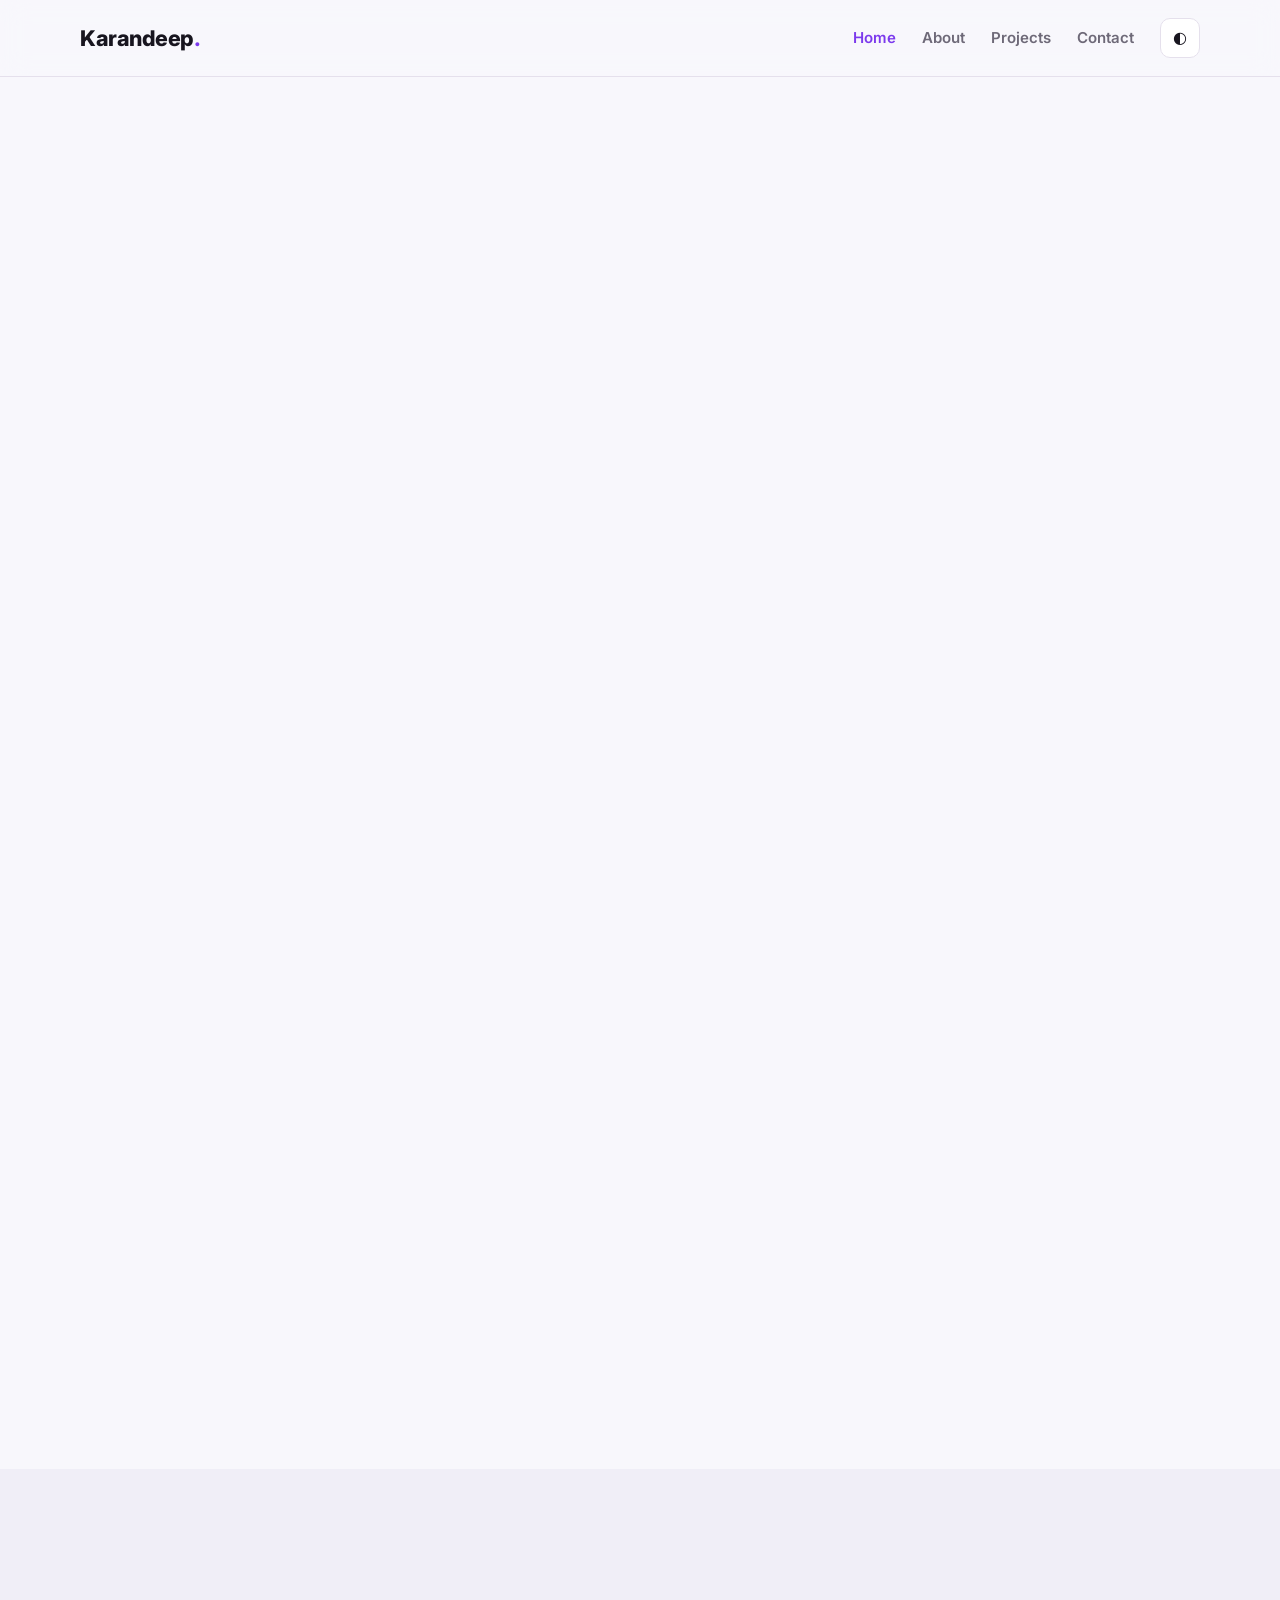
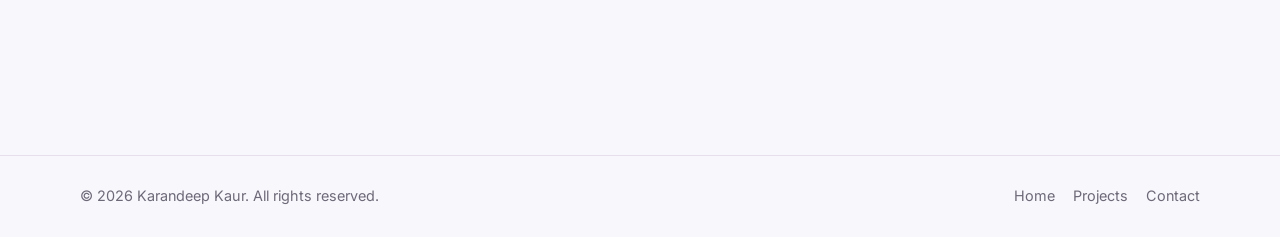
==== index.html @ 768991aa "Update index.html" ====
<!DOCTYPE html>
<html lang="en">
<head>
  <meta charset="UTF-8">
  <meta name="viewport" content="width=device-width, initial-scale=1.0">
  <meta name="description" content="Karandeep Kaur - Frontend Web Developer Portfolio">
  <title>Karandeep Kaur | Frontend Developer</title>
  <link rel="stylesheet" href="style.css">
  <link rel="icon" type="image/png" href="assets/favicon.png">
</head>
<body>
  <header class="site-header">
    <nav class="navbar container" aria-label="Main navigation">
      <a class="logo" href="index.html">Karandeep<span>.</span></a>
      <button class="menu-toggle" aria-label="Open navigation" aria-expanded="false">☰</button>
      <div class="nav-links">
        <a class="active" href="index.html">Home</a>
        <a href="about.html">About</a>
        <a href="projects.html">Projects</a>
        <a href="contact.html">Contact</a>
        <button class="theme-toggle" type="button" aria-label="Toggle dark mode">◐</button>
      </div>
    </nav>
  </header>

  <main>
    <section class="hero container">
      <div class="hero-content reveal">
        <p class="eyebrow">FRONTEND WEB DEVELOPER</p>
        <h1>Hi, I'm <span>Karandeep Kaur</span>.</h1>
        <h2>I build clean, responsive and user-friendly websites.</h2>
        <p class="hero-text">
          I create modern web interfaces using HTML, CSS, JavaScript and WordPress,
          with a strong focus on responsive design and polished user experience.
        </p>
        <div class="hero-actions">
          <a class="btn btn-primary" href="projects.html">View My Projects</a>
          <a class="btn btn-secondary" href="contact.html">Contact Me</a>
        </div>
        <div class="social-row" aria-label="Social links">
          <a href="https://github.com/Karanwebdesign" target="_blank" rel="noopener">GitHub</a>
          </div>
      </div>

      <div class="hero-card reveal">
        <div class="profile-circle">KK</div>
        <p class="card-label">CURRENT FOCUS</p>
        <h3>Frontend Development</h3>
        <p>Responsive UI • Clean Code • Modern Design</p>
        <div class="mini-stats">
          <div><strong>HTML</strong><span>Semantic</span></div>
          <div><strong>CSS</strong><span>Responsive</span></div>
          <div><strong>JS</strong><span>Interactive</span></div>
        </div>
      </div>
    </section>

    <section class="section" id="skills">
      <div class="container">
        <div class="section-heading reveal">
          <p class="eyebrow">MY TOOLKIT</p>
          <h2>Skills & Technologies</h2>
          <p>Technologies I use to design and build frontend experiences.</p>
        </div>
        <div class="skills-grid">
          <article class="skill-card reveal"><span>01</span><h3>HTML5</h3><p>Semantic, accessible and well-structured pages.</p></article>
          <article class="skill-card reveal"><span>02</span><h3>CSS3</h3><p>Responsive layouts, Flexbox, Grid and animations.</p></article>
          <article class="skill-card reveal"><span>03</span><h3>JavaScript</h3><p>Interactive components and lightweight functionality.</p></article>
          <article class="skill-card reveal"><span>04</span><h3>WordPress</h3><p>Website editing, layouts and content management.</p></article>
          <article class="skill-card reveal"><span>05</span><h3>Bootstrap 5</h3><p>Fast responsive UI development with reusable components.</p></article>
          <article class="skill-card reveal"><span>06</span><h3>Git & GitHub</h3><p>Version control, repositories and project deployment.</p></article>
        </div>
      </div>
    </section>

    <section class="section section-alt">
      <div class="container split-section">
        <div class="reveal">
          <p class="eyebrow">ABOUT ME</p>
          <h2>Turning ideas into practical web experiences.</h2>
        </div>
        <div class="reveal">
          <p>
            I enjoy creating websites that are simple to use, visually balanced and
            responsive on different screen sizes. My current goal is to grow as a
            frontend developer by working on real-world projects and continuously
            improving my development skills.
          </p>
          <a class="text-link" href="about.html">More about me →</a>
        </div>
      </div>
    </section>

    <section class="section">
      <div class="container">
        <div class="section-heading reveal">
          <p class="eyebrow">SELECTED WORK</p>
          <h2>Featured Projects</h2>
        </div>
        <div class="project-grid">
          <article class="project-card reveal">
            <div class="project-visual visual-one">Portfolio</div>
            <div class="project-body"><span>HTML • CSS • JS</span><h3>Personal Portfolio</h3><p>A responsive portfolio website with projects, skills and contact sections.</p><a href="projects.html">View project →</a></div>
          </article>
          <article class="project-card reveal" style="text-align: center;">
            <div class="project-visual visual-two">Responsive Flexbox Card Challenge</div>
            <div class="project-body"><span>HTML • CSS</span><h3>Responsive Flexbox Card Challenge</h3><p>A responsive card layout built using CSS Flexbox with a mobile-friendly design.</p><a href="projects.html">View project →</a></div>
          </article>
          <article class="project-card reveal">
            <div class="project-visual visual-three">Business</div>
            <div class="project-body"><span>HTML • CSS • JS</span><h3>Business Landing Page</h3><p>A conversion-focused landing page designed for a modern local business.</p><a href="projects.html">View project →</a></div>
          </article>
        </div>
      </div>
    </section>

    <section class="cta-section">
      <div class="container cta-box reveal">
        <div><p class="eyebrow">LET'S WORK TOGETHER</p><h2>Have a project in mind?</h2><p>I'm open to frontend opportunities, internships and web projects.</p></div>
        <a class="btn btn-primary" href="contact.html">Let's Talk</a>
      </div>
    </section>
  </main>

  <footer class="footer">
    <div class="container footer-inner">
      <p>© 2026 Karandeep Kaur. All rights reserved.</p>
      <div><a href="index.html">Home</a><a href="projects.html">Projects</a><a href="contact.html">Contact</a></div>
    </div>
  </footer>
  <script src="js/script.js"></script>
</body>
</html>
---- style.css ----
@import url('https://fonts.googleapis.com/css2?family=Inter:wght@400;500;600;700;800&display=swap');

:root {
  --bg: #f8f7fc;
  --surface: #ffffff;
  --surface-2: #f0eef7;
  --text: #18151f;
  --muted: #6e6978;
  --primary: #7c3aed;
  --primary-dark: #5b21b6;
  --border: #e5e0ec;
  --shadow: 0 18px 45px rgba(36, 24, 58, .10);
  --radius: 20px;
}

body.dark {
  --bg: #100d16;
  --surface: #18131f;
  --surface-2: #211a2b;
  --text: #f7f3fb;
  --muted: #b6acbf;
  --border: #33283e;
  --shadow: 0 18px 45px rgba(0, 0, 0, .30);
}

* { box-sizing: border-box; margin: 0; padding: 0; }
html { scroll-behavior: smooth; }
body { font-family: Inter, Arial, sans-serif; background: var(--bg); color: var(--text); line-height: 1.7; transition: background .25s, color .25s; }
a { color: inherit; text-decoration: none; }
button, input, textarea { font: inherit; }
.container { width: min(1120px, 92%); margin-inline: auto; }

.site-header { position: sticky; top: 0; z-index: 100; background: color-mix(in srgb, var(--bg) 88%, transparent); backdrop-filter: blur(14px); border-bottom: 1px solid var(--border); }
.navbar { min-height: 76px; display: flex; align-items: center; justify-content: space-between; gap: 20px; }
.logo { font-size: 1.35rem; font-weight: 800; letter-spacing: -.5px; }
.logo span, .hero h1 span { color: var(--primary); }
.nav-links { display: flex; align-items: center; gap: 26px; }
.nav-links a { color: var(--muted); font-weight: 600; font-size: .94rem; }
.nav-links a:hover, .nav-links a.active { color: var(--primary); }
.theme-toggle, .menu-toggle { border: 1px solid var(--border); background: var(--surface); color: var(--text); cursor: pointer; border-radius: 10px; }
.theme-toggle { width: 40px; height: 40px; }
.menu-toggle { display: none; width: 42px; height: 42px; font-size: 1.2rem; }

.hero { min-height: 650px; display: grid; grid-template-columns: 1.25fr .75fr; align-items: center; gap: 70px; padding-block: 80px; }
.eyebrow { color: var(--primary); font-size: .78rem; font-weight: 800; letter-spacing: 2px; margin-bottom: 12px; }
.hero h1 { font-size: clamp(2.5rem, 6vw, 5rem); line-height: 1.05; letter-spacing: -3px; margin-bottom: 14px; }
.hero h2 { font-size: clamp(1.2rem, 2vw, 1.65rem); max-width: 650px; margin-bottom: 18px; }
.hero-text, .page-hero p, .section-heading p { color: var(--muted); max-width: 680px; }
.hero-actions { display: flex; gap: 12px; flex-wrap: wrap; margin: 30px 0 18px; }
.btn { display: inline-flex; align-items: center; justify-content: center; padding: 12px 20px; border-radius: 12px; font-weight: 700; border: 1px solid transparent; transition: transform .2s, background .2s; cursor: pointer; }
.btn:hover { transform: translateY(-2px); }
.btn-primary { background: var(--primary); color: white; }
.btn-primary:hover { background: var(--primary-dark); }
.btn-secondary { border-color: var(--border); background: var(--surface); }
.social-row { display: flex; gap: 18px; color: var(--muted); font-weight: 600; }
.social-row a:hover { color: var(--primary); }

.hero-card { background: var(--surface); border: 1px solid var(--border); box-shadow: var(--shadow); border-radius: 28px; padding: 36px; }
.profile-circle { width: 130px; height: 130px; display: grid; place-items: center; border-radius: 50%; background: linear-gradient(135deg, #7c3aed, #c084fc); color: white; font-size: 2.4rem; font-weight: 800; margin-bottom: 28px; }
.profile-circle.large { width: 180px; height: 180px; margin-inline: auto; }
.card-label { color: var(--muted); font-size: .75rem; font-weight: 800; letter-spacing: 1.5px; }
.hero-card h3 { font-size: 1.55rem; margin: 8px 0; }
.hero-card > p:not(.card-label) { color: var(--muted); }
.mini-stats { display: grid; grid-template-columns: repeat(3, 1fr); gap: 8px; margin-top: 30px; }
.mini-stats div { background: var(--surface-2); padding: 12px; border-radius: 12px; text-align: center; }
.mini-stats strong, .mini-stats span { display: block; }
.mini-stats span { color: var(--muted); font-size: .7rem; }

.section { padding: 95px 0; }
.section-alt { background: var(--surface-2); }
.section-heading { margin-bottom: 42px; }
.section-heading h2, .split-section h2, .contact-info h2 { font-size: clamp(2rem, 4vw, 3rem); line-height: 1.15; letter-spacing: -1.5px; }
.skills-grid, .project-grid, .values-grid { display: grid; grid-template-columns: repeat(3, 1fr); gap: 20px; }
.skill-card, .value-card, .project-card { background: var(--surface); border: 1px solid var(--border); border-radius: var(--radius); box-shadow: var(--shadow); }
.skill-card { padding: 28px; }
.skill-card span { color: var(--primary); font-weight: 800; }
.skill-card h3 { margin: 8px 0; }
.skill-card p, .value-card p, .project-body p { color: var(--muted); }
.split-section { display: grid; grid-template-columns: 1fr 1fr; gap: 70px; align-items: start; }
.text-link, .project-body a { display: inline-block; color: var(--primary); font-weight: 700; margin-top: 15px; }

.project-card { overflow: hidden; }
.project-visual { height: 180px; display: grid; place-items: center; font-size: 1.5rem; font-weight: 800; color: white; }
.project-card:last-child{grid-column: 1/-1; max-width: 600px; margin: 0 auto;}
.visual-one { background: linear-gradient(135deg, #4c1d95, #8b5cf6); }
.visual-two { background: linear-gradient(135deg, #9a3412, #fb923c); }
.visual-three { background: linear-gradient(135deg, #075985, #38bdf8); }
.visual-four { background: linear-gradient(135deg, #14532d, #4ade80); }
.project-body { padding: 24px; }
.project-body > span { color: var(--primary); font-size: .75rem; font-weight: 800; letter-spacing: 1px; }
.project-body h2, .project-body h3 { margin: 7px 0; }
.tag-list { display: flex; flex-wrap: wrap; gap: 7px; list-style: none; margin-top: 16px; }
.tag-list li { padding: 5px 9px; background: var(--surface-2); border-radius: 7px; font-size: .72rem; color: var(--muted); }

.cta-section { padding: 30px 0 90px; }
.cta-box { background: var(--surface); border: 1px solid var(--border); box-shadow: var(--shadow); border-radius: 24px; padding: 42px; display: flex; align-items: center; justify-content: space-between; gap: 30px; }
.cta-box h2 { font-size: 2rem; margin-bottom: 5px; }
.cta-box p:not(.eyebrow) { color: var(--muted); }

.page-hero { padding: 100px 0 75px; background: var(--surface-2); }
.page-hero h1 { max-width: 820px; font-size: clamp(2.4rem, 6vw, 4.4rem); line-height: 1.05; letter-spacing: -2px; margin-bottom: 18px; }

.about-grid, .contact-grid { display: grid; grid-template-columns: .75fr 1.25fr; gap: 70px; align-items: start; }
.about-profile { text-align: center; background: var(--surface); border: 1px solid var(--border); border-radius: var(--radius); padding: 40px 20px; box-shadow: var(--shadow); }
.about-profile p { color: var(--muted); }
.timeline { margin-top: 28px; display: grid; gap: 14px; }
.timeline div { border-left: 3px solid var(--primary); padding: 12px 18px; background: var(--surface-2); border-radius: 0 12px 12px 0; }
.timeline strong, .timeline span { display: block; }
.timeline span { color: var(--muted); font-size: .9rem; }
.values-grid { grid-template-columns: repeat(3, 1fr); }
.value-card { padding: 28px; }

.filter-row { display: flex; flex-wrap: wrap; gap: 10px; margin-bottom: 30px; }
.filter-btn { border: 1px solid var(--border); background: var(--surface); color: var(--text); padding: 9px 15px; border-radius: 9px; cursor: pointer; font-weight: 600; }
.filter-btn.active, .filter-btn:hover { background: var(--primary); color: white; border-color: var(--primary); }
.filter-item.hidden { display: none; }
.project-grid-large { grid-template-columns: repeat(2, 1fr); }

.contact-list { display: grid; gap: 12px; margin: 25px 0; }
.contact-list a { background: var(--surface); border: 1px solid var(--border); border-radius: 13px; padding: 15px 18px; }
.contact-list strong, .contact-list span { display: block; }
.contact-list span { color: var(--muted); font-size: .9rem; }
.contact-form { background: var(--surface); border: 1px solid var(--border); box-shadow: var(--shadow); padding: 30px; border-radius: var(--radius); }
.form-row { margin-bottom: 18px; }
.form-row label { display: block; font-weight: 700; margin-bottom: 7px; }
.form-row input, .form-row textarea { width: 100%; border: 1px solid var(--border); background: var(--bg); color: var(--text); border-radius: 10px; padding: 12px 14px; outline: none; }
.form-row input:focus, .form-row textarea:focus { border-color: var(--primary); box-shadow: 0 0 0 3px rgba(124,58,237,.12); }
.form-note { margin-top: 14px; color: var(--primary); font-weight: 600; }

.footer { border-top: 1px solid var(--border); padding: 28px 0; }
.footer-inner { display: flex; justify-content: space-between; gap: 20px; color: var(--muted); font-size: .9rem; }
.footer-inner div { display: flex; gap: 18px; }
.footer a:hover { color: var(--primary); }

.reveal { opacity: 0; transform: translateY(20px); transition: opacity .65s ease, transform .65s ease; }
.reveal.visible { opacity: 1; transform: none; }

@media (max-width: 850px) {
  .menu-toggle { display: block; }
  .nav-links { position: absolute; top: 76px; left: 0; right: 0; padding: 18px 4%; background: var(--surface); border-bottom: 1px solid var(--border); display: none; flex-direction: column; align-items: stretch; }
  .nav-links.open { display: flex; }
  .theme-toggle { align-self: flex-start; }
  .hero, .split-section, .about-grid, .contact-grid { grid-template-columns: 1fr; gap: 40px; }
  .skills-grid, .values-grid { grid-template-columns: repeat(2, 1fr); }
  .hero { padding-block: 60px; }
  .project-grid, .project-grid-large { grid-template-columns: 1fr; }
  .cta-box { flex-direction: column; align-items: flex-start; }
}

@media (max-width: 560px) {
  .hero h1 { letter-spacing: -2px; }
  .skills-grid, .values-grid { grid-template-columns: 1fr; }
  .section { padding: 70px 0; }
  .page-hero { padding: 75px 0 55px; }
  .mini-stats { grid-template-columns: 1fr; }
  .footer-inner { flex-direction: column; }
  .footer-inner div { flex-wrap: wrap; }
  .contact-form { padding: 22px; }
}
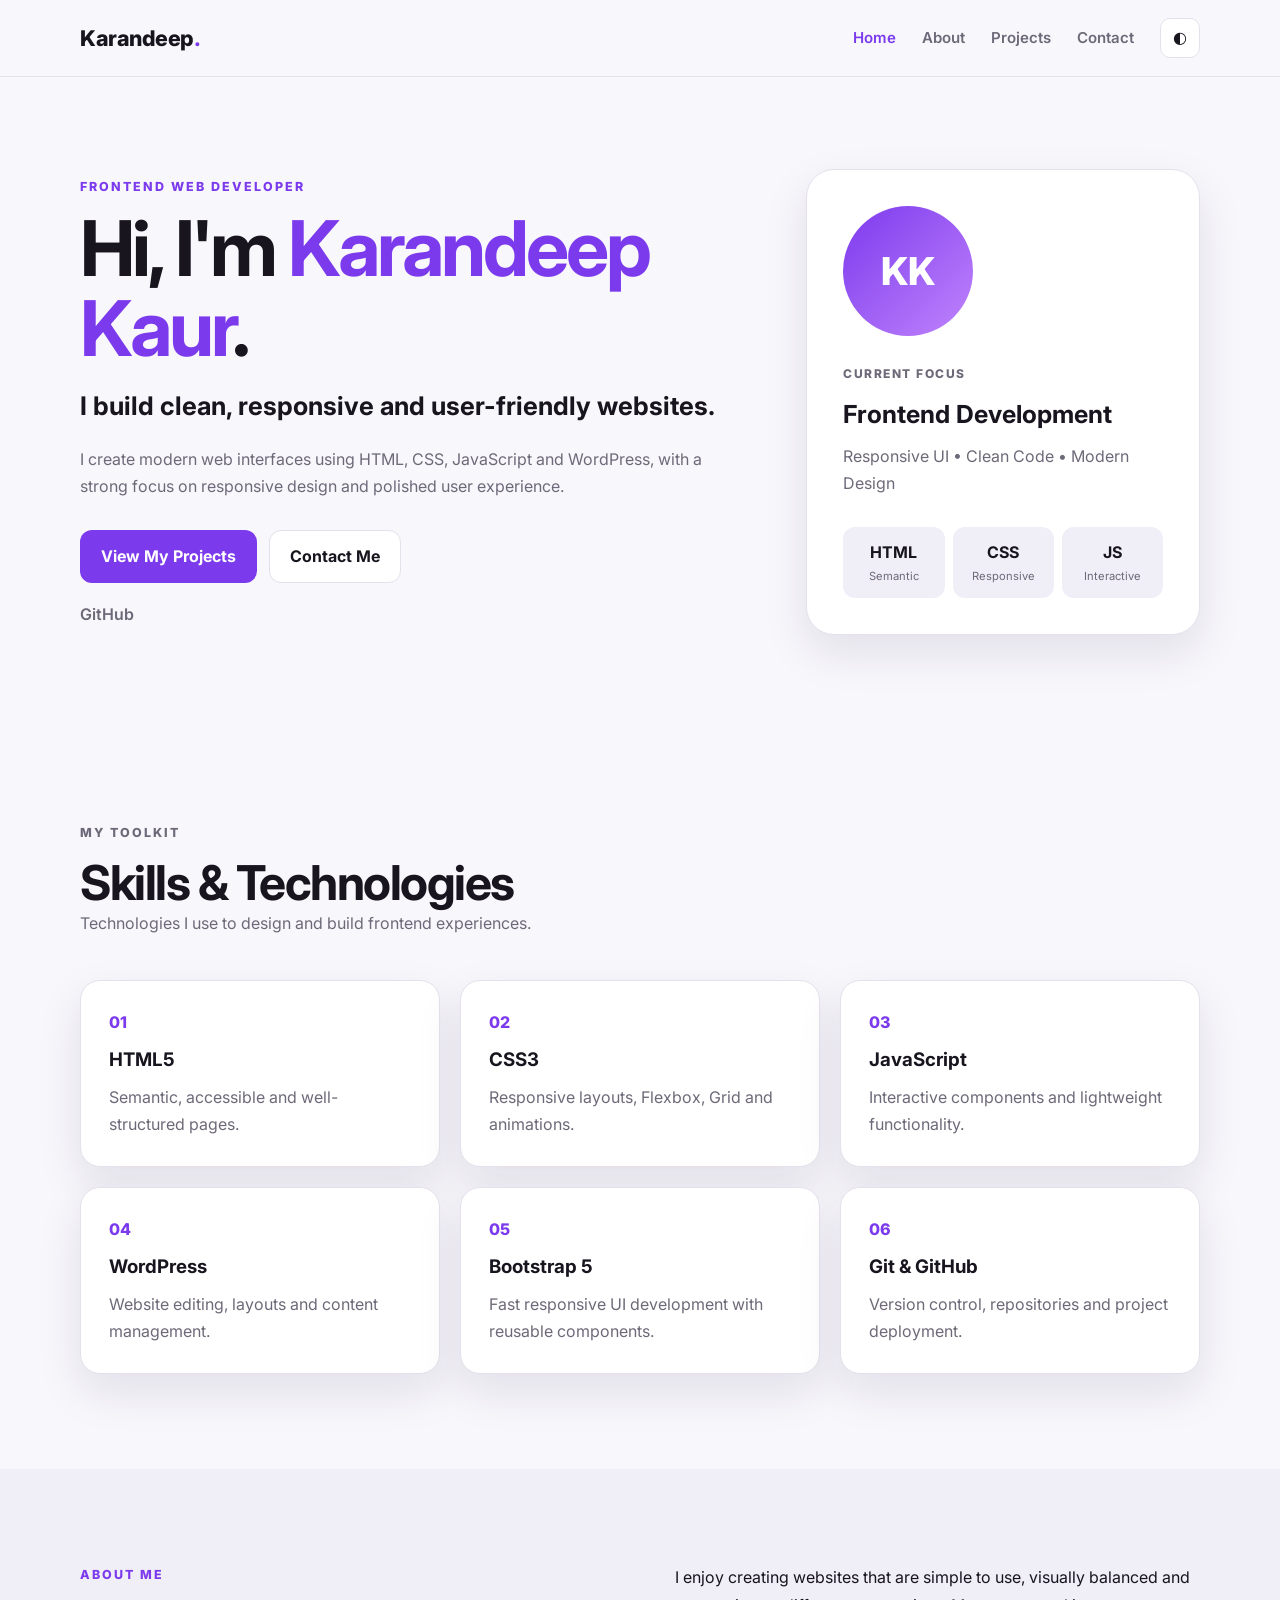
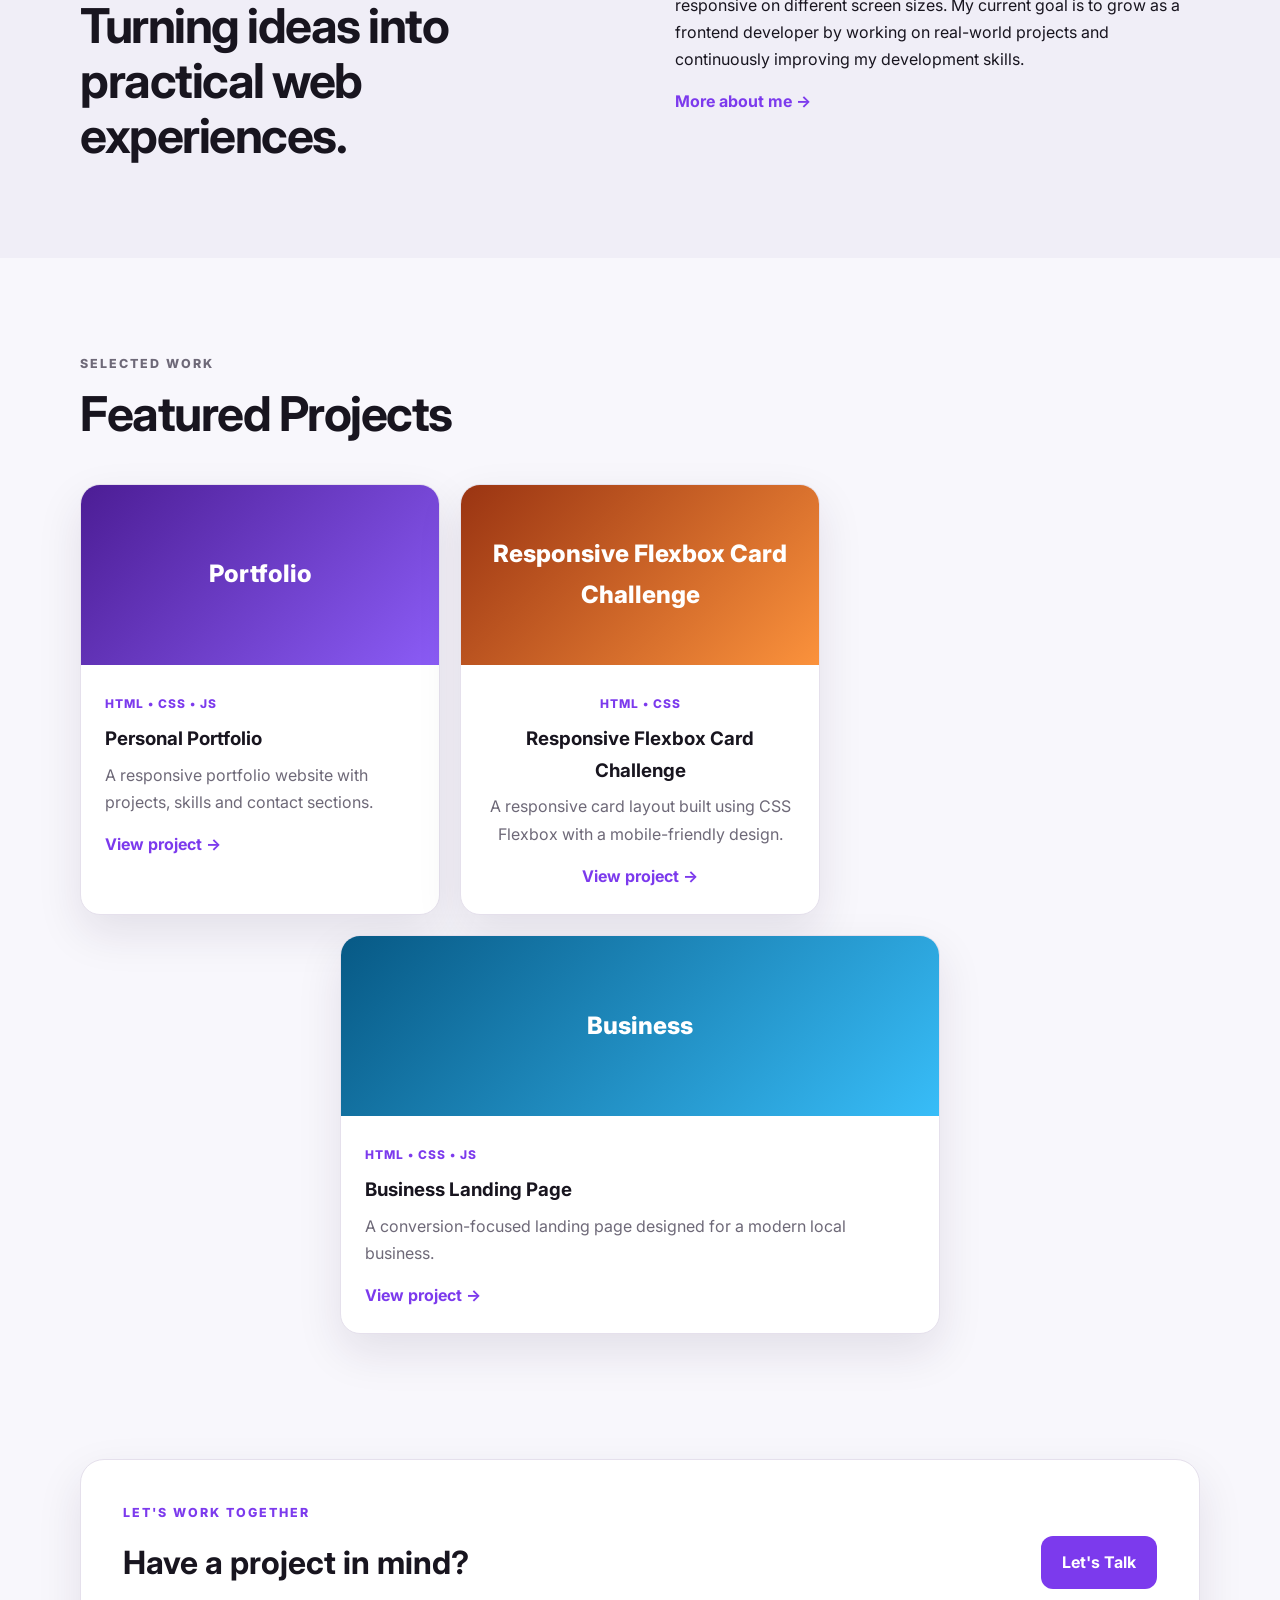
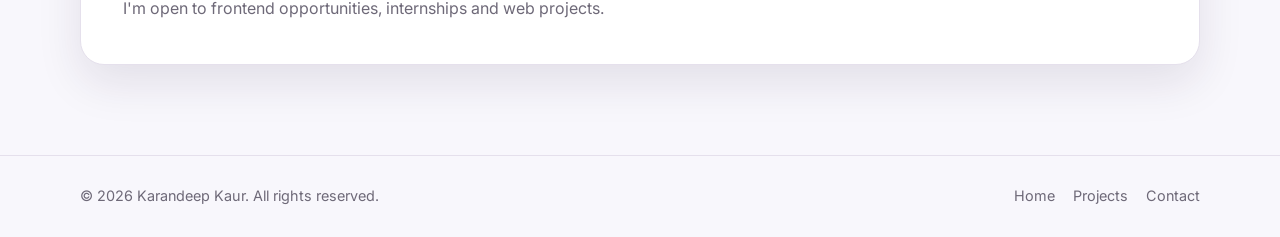
==== commit 084c3531: "Update index.html" ====
--- a/index.html
+++ b/index.html
@@ -128,6 +128,6 @@
       <div><a href="index.html">Home</a><a href="projects.html">Projects</a><a href="contact.html">Contact</a></div>
     </div>
   </footer>
-  <script src="js/script.js"></script>
+  <script src="script.js"></script>
 </body>
 </html>
--- a/style.css
+++ b/style.css
@@ -132,7 +132,7 @@
 .footer-inner div { display: flex; gap: 18px; }
 .footer a:hover { color: var(--primary); }
 
-.reveal { opacity: 0; transform: translateY(20px); transition: opacity .65s ease, transform .65s ease; }
+.reveal { opacity: 1; transform: none; transition: opacity .65s ease, transform .65s ease;}
 .reveal.visible { opacity: 1; transform: none; }
 
 @media (max-width: 850px) {
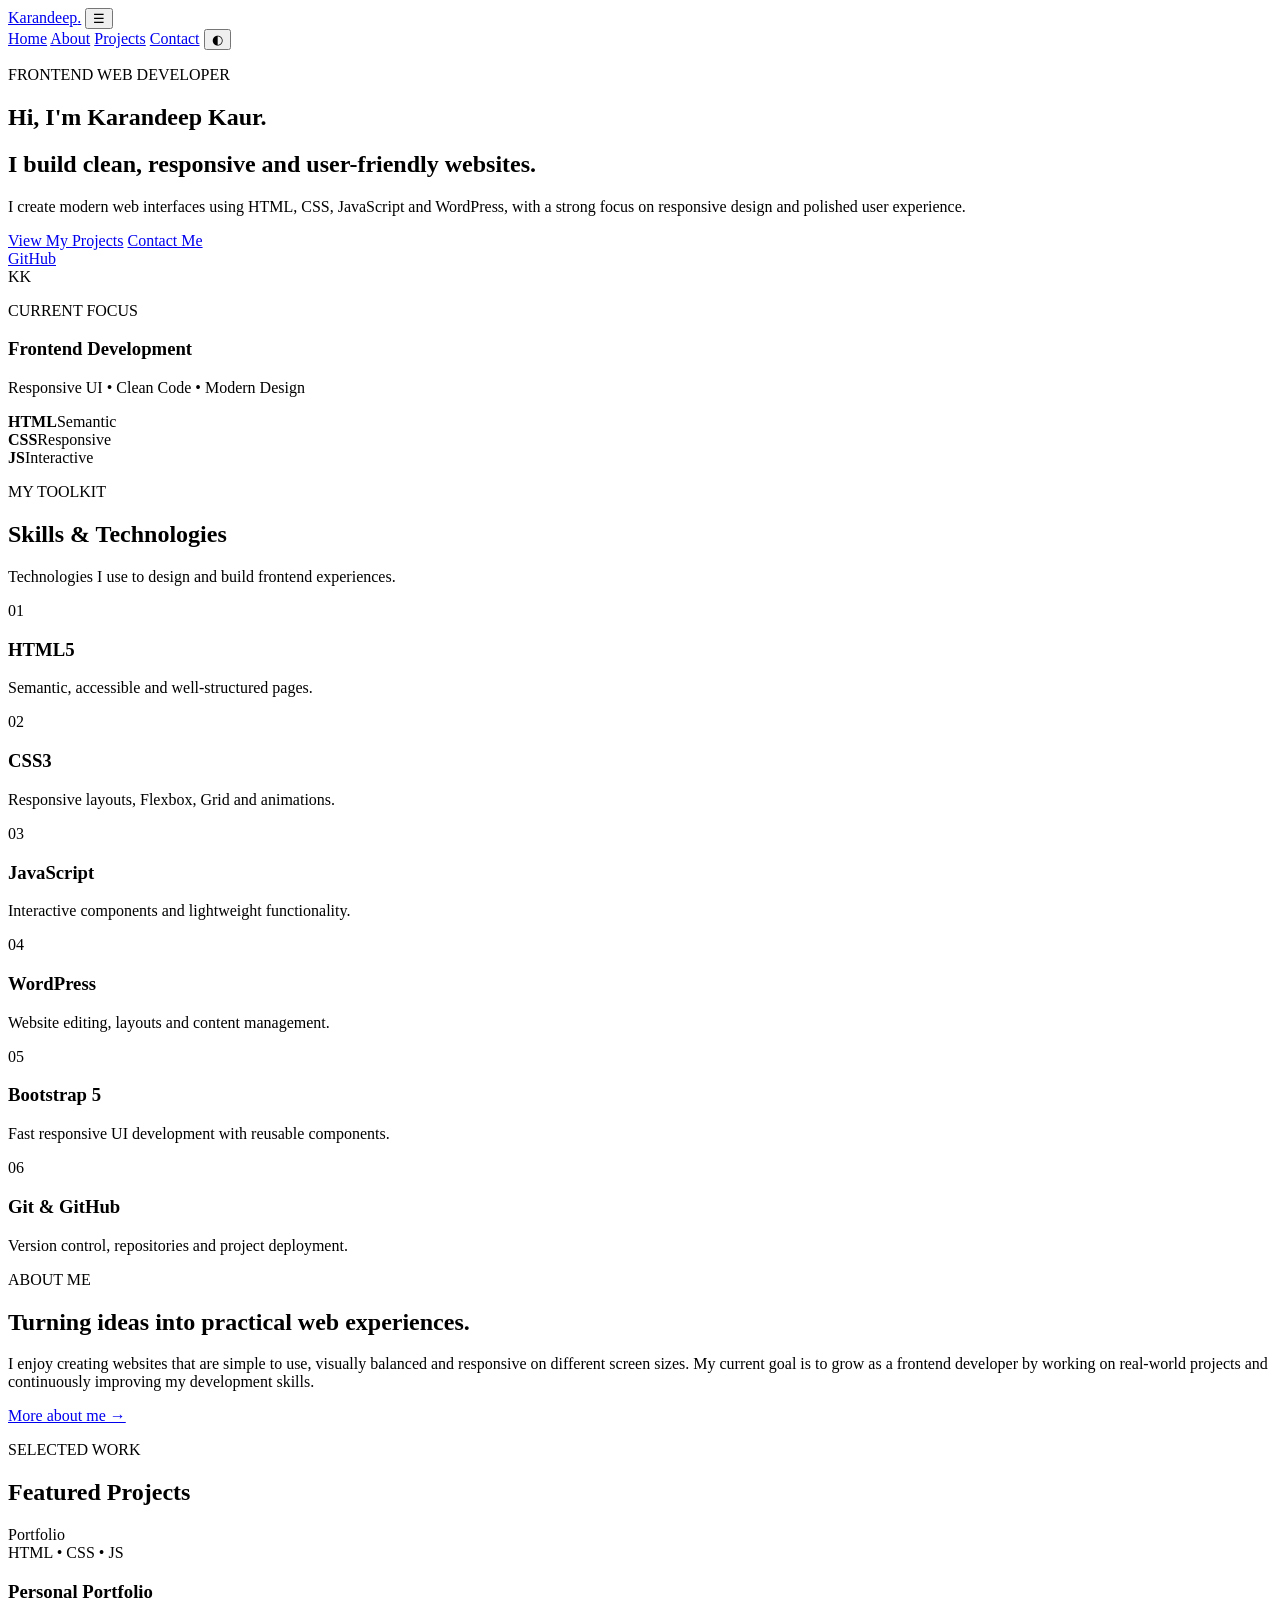
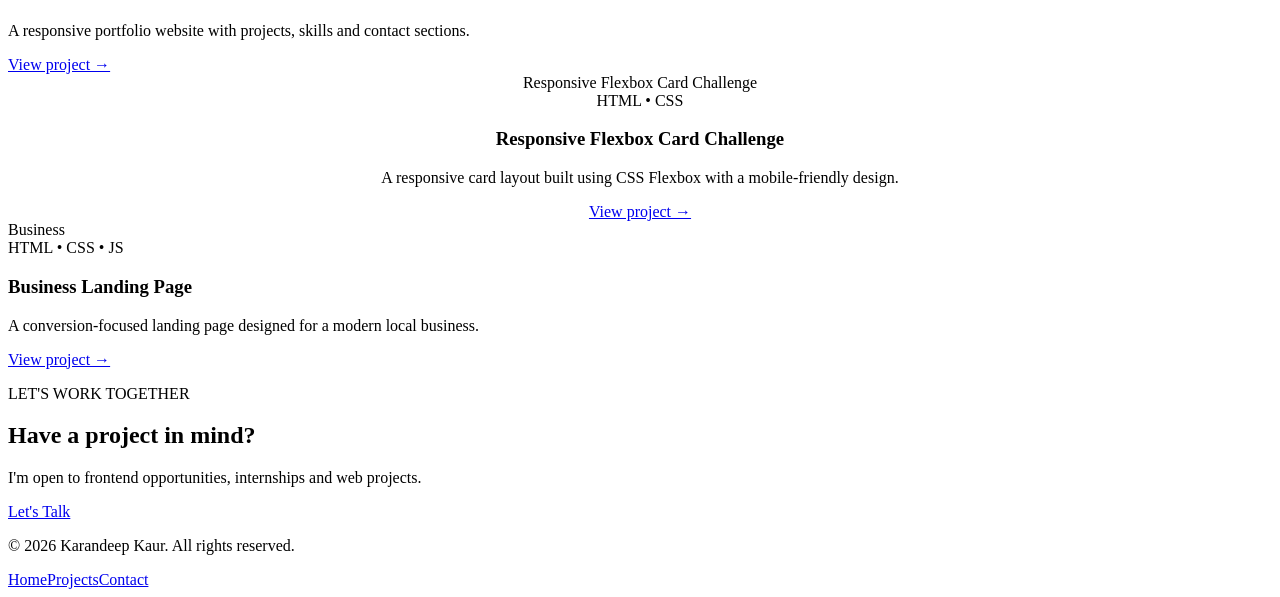
==== commit c2e09918: "Add files via upload" ====
--- a/index.html
+++ b/index.html
@@ -5,7 +5,7 @@
   <meta name="viewport" content="width=device-width, initial-scale=1.0">
   <meta name="description" content="Karandeep Kaur - Frontend Web Developer Portfolio">
   <title>Karandeep Kaur | Frontend Developer</title>
-  <link rel="stylesheet" href="style.css">
+  <link rel="stylesheet" href="css/style.css">
   <link rel="icon" type="image/png" href="assets/favicon.png">
 </head>
 <body>
@@ -128,6 +128,6 @@
       <div><a href="index.html">Home</a><a href="projects.html">Projects</a><a href="contact.html">Contact</a></div>
     </div>
   </footer>
-  <script src="script.js"></script>
+  <script src="js/script.js"></script>
 </body>
 </html>
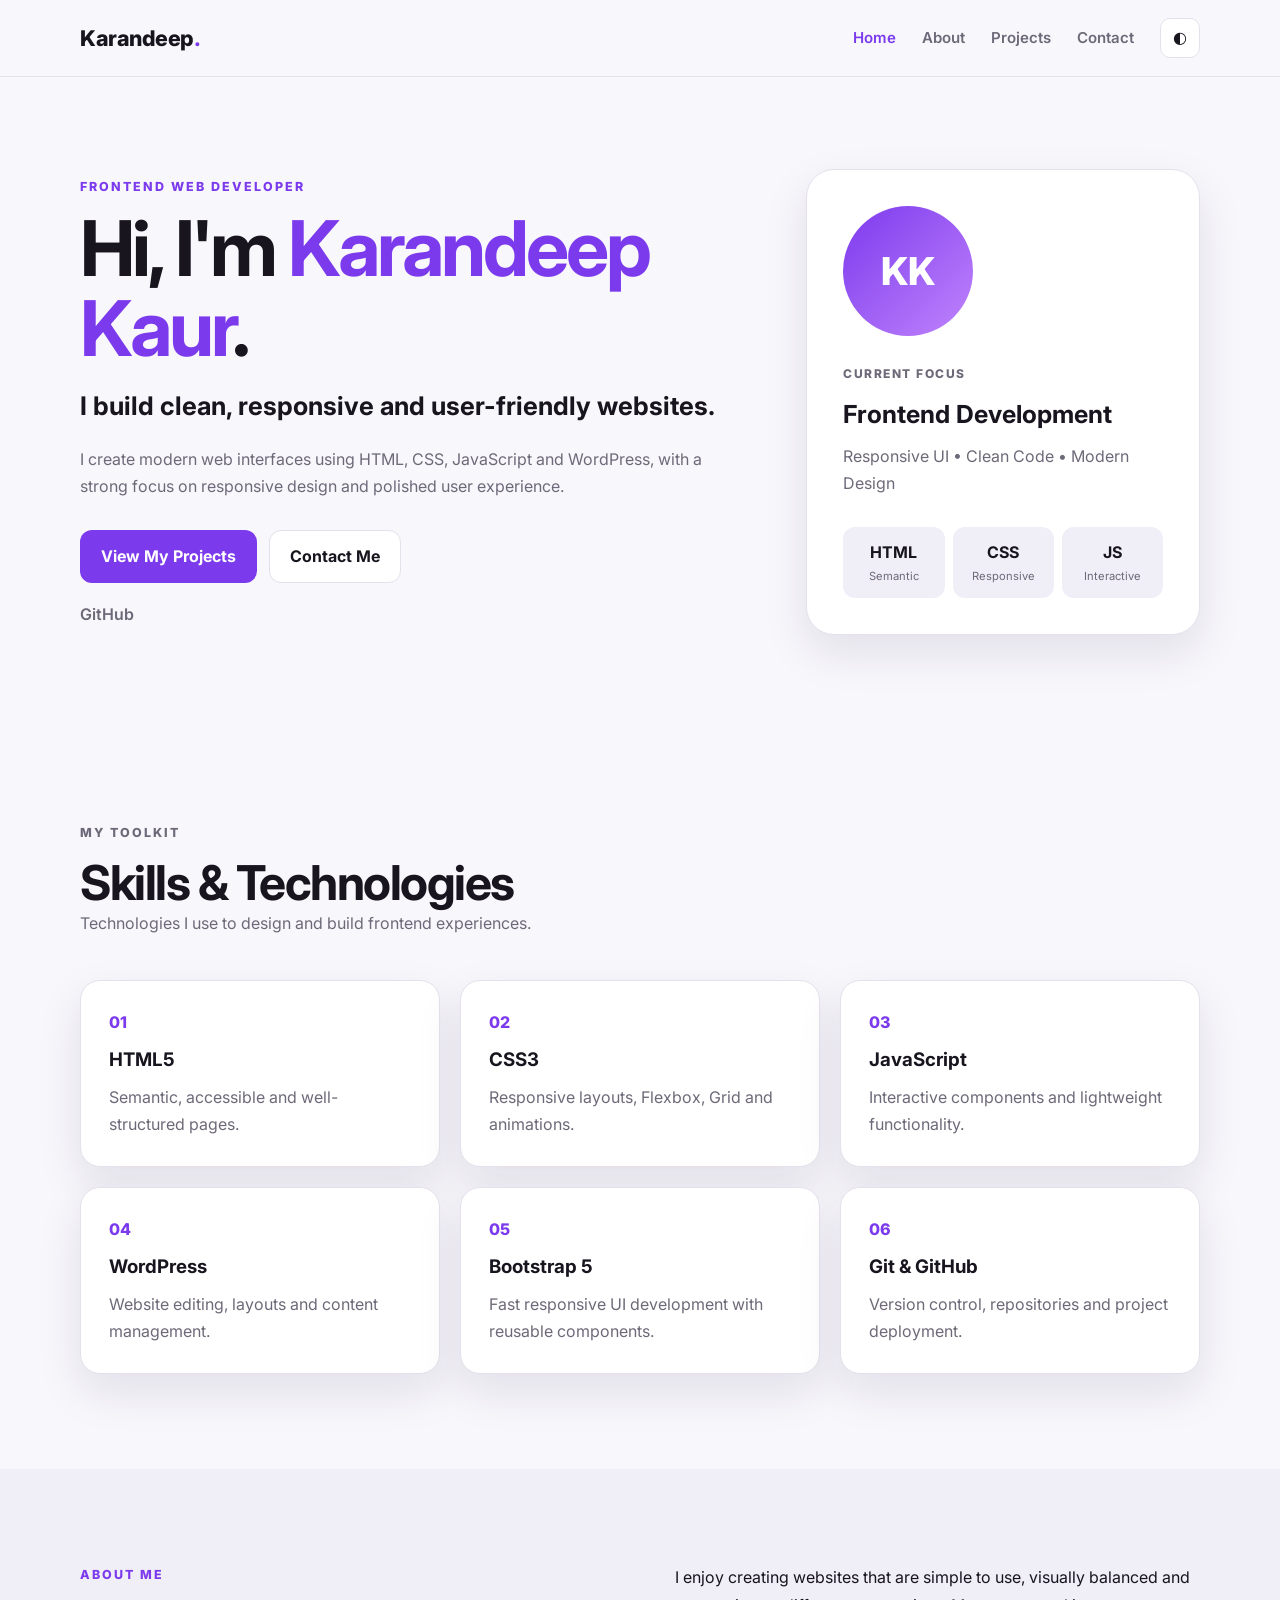
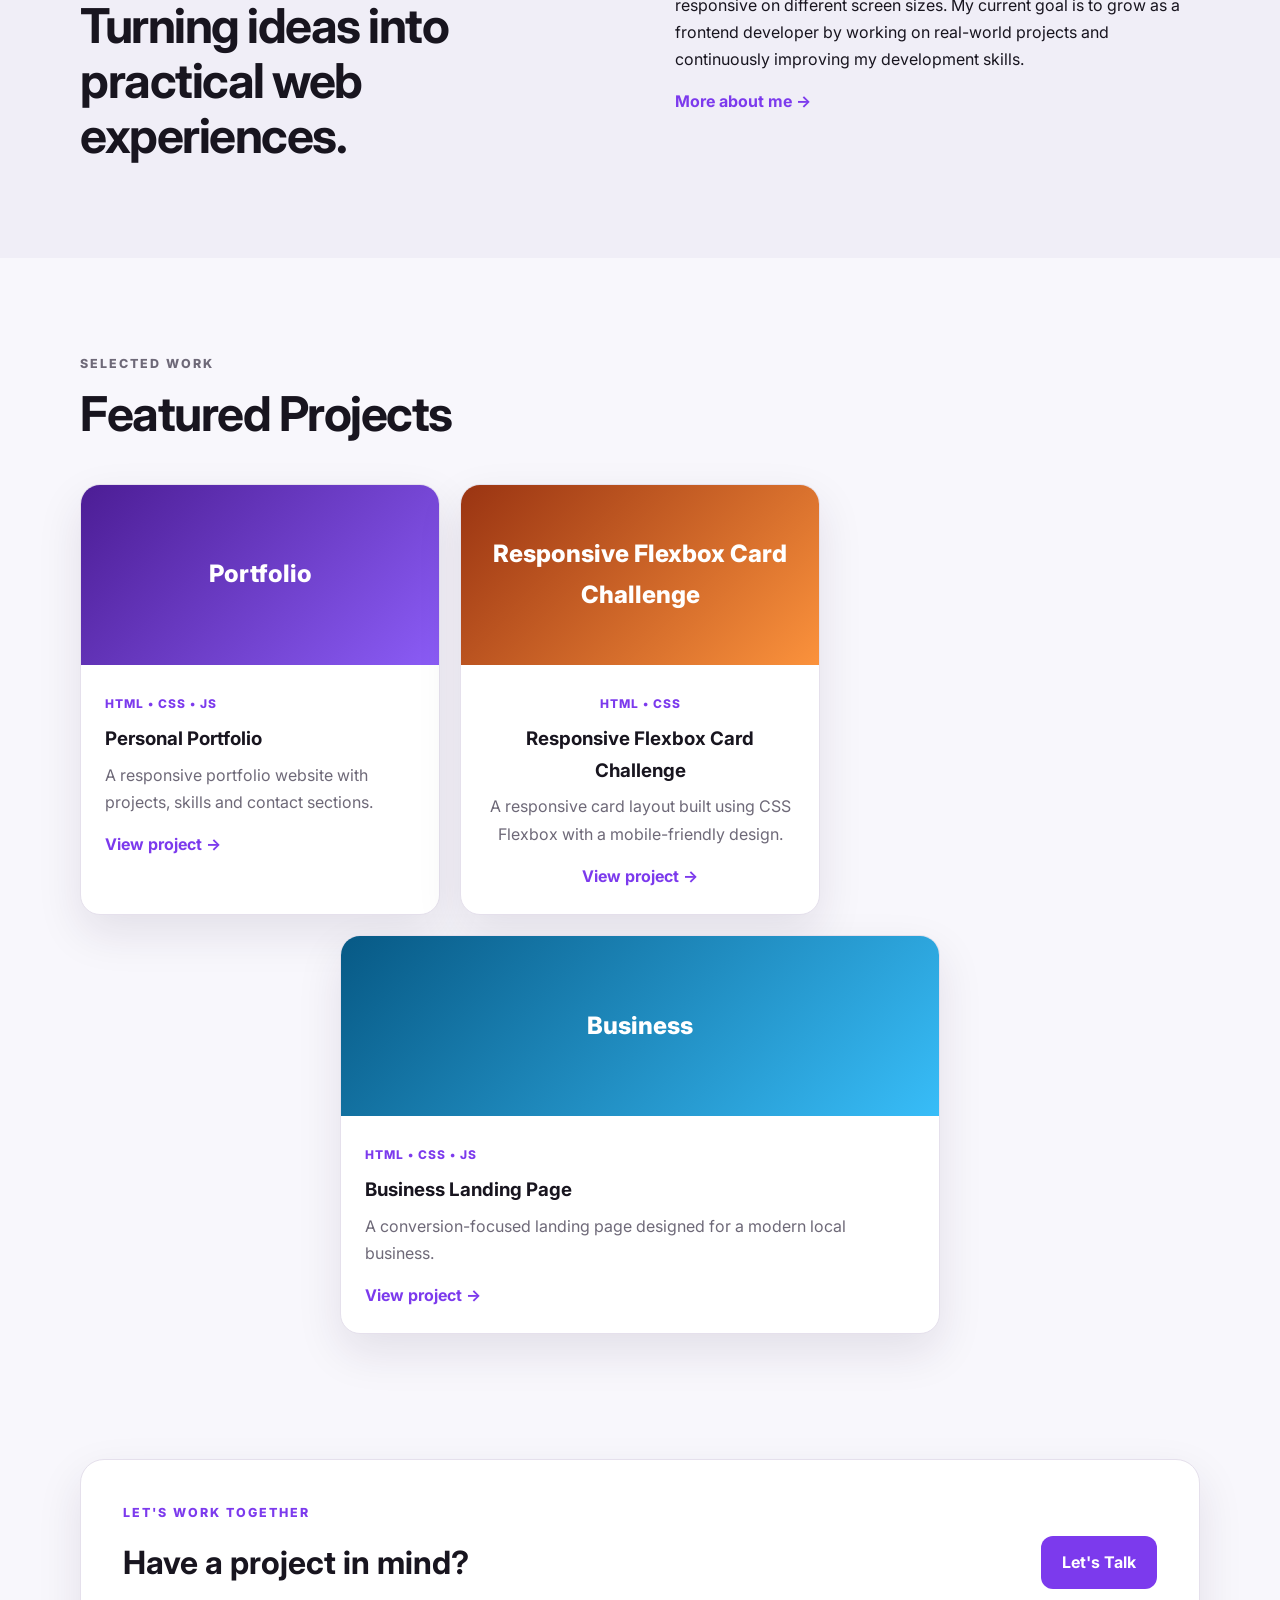
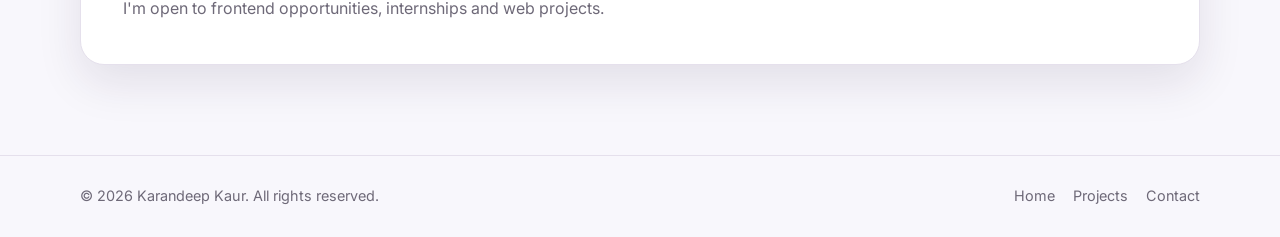
==== commit b40a121d: "Update index.html" ====
--- a/index.html
+++ b/index.html
@@ -5,7 +5,7 @@
   <meta name="viewport" content="width=device-width, initial-scale=1.0">
   <meta name="description" content="Karandeep Kaur - Frontend Web Developer Portfolio">
   <title>Karandeep Kaur | Frontend Developer</title>
-  <link rel="stylesheet" href="css/style.css">
+  <link rel="stylesheet" href="style.css">
   <link rel="icon" type="image/png" href="assets/favicon.png">
 </head>
 <body>
@@ -128,6 +128,6 @@
       <div><a href="index.html">Home</a><a href="projects.html">Projects</a><a href="contact.html">Contact</a></div>
     </div>
   </footer>
-  <script src="js/script.js"></script>
+  <script src="script.js"></script>
 </body>
 </html>
--- a/style.css
+++ b/style.css
@@ -0,0 +1,159 @@
+@import url('https://fonts.googleapis.com/css2?family=Inter:wght@400;500;600;700;800&display=swap');
+
+:root {
+  --bg: #f8f7fc;
+  --surface: #ffffff;
+  --surface-2: #f0eef7;
+  --text: #18151f;
+  --muted: #6e6978;
+  --primary: #7c3aed;
+  --primary-dark: #5b21b6;
+  --border: #e5e0ec;
+  --shadow: 0 18px 45px rgba(36, 24, 58, .10);
+  --radius: 20px;
+}
+
+body.dark {
+  --bg: #100d16;
+  --surface: #18131f;
+  --surface-2: #211a2b;
+  --text: #f7f3fb;
+  --muted: #b6acbf;
+  --border: #33283e;
+  --shadow: 0 18px 45px rgba(0, 0, 0, .30);
+}
+
+* { box-sizing: border-box; margin: 0; padding: 0; }
+html { scroll-behavior: smooth; }
+body { font-family: Inter, Arial, sans-serif; background: var(--bg); color: var(--text); line-height: 1.7; transition: background .25s, color .25s; }
+a { color: inherit; text-decoration: none; }
+button, input, textarea { font: inherit; }
+.container { width: min(1120px, 92%); margin-inline: auto; }
+
+.site-header { position: sticky; top: 0; z-index: 100; background: color-mix(in srgb, var(--bg) 88%, transparent); backdrop-filter: blur(14px); border-bottom: 1px solid var(--border); }
+.navbar { min-height: 76px; display: flex; align-items: center; justify-content: space-between; gap: 20px; }
+.logo { font-size: 1.35rem; font-weight: 800; letter-spacing: -.5px; }
+.logo span, .hero h1 span { color: var(--primary); }
+.nav-links { display: flex; align-items: center; gap: 26px; }
+.nav-links a { color: var(--muted); font-weight: 600; font-size: .94rem; }
+.nav-links a:hover, .nav-links a.active { color: var(--primary); }
+.theme-toggle, .menu-toggle { border: 1px solid var(--border); background: var(--surface); color: var(--text); cursor: pointer; border-radius: 10px; }
+.theme-toggle { width: 40px; height: 40px; }
+.menu-toggle { display: none; width: 42px; height: 42px; font-size: 1.2rem; }
+
+.hero { min-height: 650px; display: grid; grid-template-columns: 1.25fr .75fr; align-items: center; gap: 70px; padding-block: 80px; }
+.eyebrow { color: var(--primary); font-size: .78rem; font-weight: 800; letter-spacing: 2px; margin-bottom: 12px; }
+.hero h1 { font-size: clamp(2.5rem, 6vw, 5rem); line-height: 1.05; letter-spacing: -3px; margin-bottom: 14px; }
+.hero h2 { font-size: clamp(1.2rem, 2vw, 1.65rem); max-width: 650px; margin-bottom: 18px; }
+.hero-text, .page-hero p, .section-heading p { color: var(--muted); max-width: 680px; }
+.hero-actions { display: flex; gap: 12px; flex-wrap: wrap; margin: 30px 0 18px; }
+.btn { display: inline-flex; align-items: center; justify-content: center; padding: 12px 20px; border-radius: 12px; font-weight: 700; border: 1px solid transparent; transition: transform .2s, background .2s; cursor: pointer; }
+.btn:hover { transform: translateY(-2px); }
+.btn-primary { background: var(--primary); color: white; }
+.btn-primary:hover { background: var(--primary-dark); }
+.btn-secondary { border-color: var(--border); background: var(--surface); }
+.social-row { display: flex; gap: 18px; color: var(--muted); font-weight: 600; }
+.social-row a:hover { color: var(--primary); }
+
+.hero-card { background: var(--surface); border: 1px solid var(--border); box-shadow: var(--shadow); border-radius: 28px; padding: 36px; }
+.profile-circle { width: 130px; height: 130px; display: grid; place-items: center; border-radius: 50%; background: linear-gradient(135deg, #7c3aed, #c084fc); color: white; font-size: 2.4rem; font-weight: 800; margin-bottom: 28px; }
+.profile-circle.large { width: 180px; height: 180px; margin-inline: auto; }
+.card-label { color: var(--muted); font-size: .75rem; font-weight: 800; letter-spacing: 1.5px; }
+.hero-card h3 { font-size: 1.55rem; margin: 8px 0; }
+.hero-card > p:not(.card-label) { color: var(--muted); }
+.mini-stats { display: grid; grid-template-columns: repeat(3, 1fr); gap: 8px; margin-top: 30px; }
+.mini-stats div { background: var(--surface-2); padding: 12px; border-radius: 12px; text-align: center; }
+.mini-stats strong, .mini-stats span { display: block; }
+.mini-stats span { color: var(--muted); font-size: .7rem; }
+
+.section { padding: 95px 0; }
+.section-alt { background: var(--surface-2); }
+.section-heading { margin-bottom: 42px; }
+.section-heading h2, .split-section h2, .contact-info h2 { font-size: clamp(2rem, 4vw, 3rem); line-height: 1.15; letter-spacing: -1.5px; }
+.skills-grid, .project-grid, .values-grid { display: grid; grid-template-columns: repeat(3, 1fr); gap: 20px; }
+.skill-card, .value-card, .project-card { background: var(--surface); border: 1px solid var(--border); border-radius: var(--radius); box-shadow: var(--shadow); }
+.skill-card { padding: 28px; }
+.skill-card span { color: var(--primary); font-weight: 800; }
+.skill-card h3 { margin: 8px 0; }
+.skill-card p, .value-card p, .project-body p { color: var(--muted); }
+.split-section { display: grid; grid-template-columns: 1fr 1fr; gap: 70px; align-items: start; }
+.text-link, .project-body a { display: inline-block; color: var(--primary); font-weight: 700; margin-top: 15px; }
+
+.project-card { overflow: hidden; }
+.project-visual { height: 180px; display: grid; place-items: center; font-size: 1.5rem; font-weight: 800; color: white; }
+.project-card:last-child{grid-column: 1/-1; max-width: 600px; margin: 0 auto;}
+.visual-one { background: linear-gradient(135deg, #4c1d95, #8b5cf6); }
+.visual-two { background: linear-gradient(135deg, #9a3412, #fb923c); }
+.visual-three { background: linear-gradient(135deg, #075985, #38bdf8); }
+.visual-four { background: linear-gradient(135deg, #14532d, #4ade80); }
+.project-body { padding: 24px; }
+.project-body > span { color: var(--primary); font-size: .75rem; font-weight: 800; letter-spacing: 1px; }
+.project-body h2, .project-body h3 { margin: 7px 0; }
+.tag-list { display: flex; flex-wrap: wrap; gap: 7px; list-style: none; margin-top: 16px; }
+.tag-list li { padding: 5px 9px; background: var(--surface-2); border-radius: 7px; font-size: .72rem; color: var(--muted); }
+
+.cta-section { padding: 30px 0 90px; }
+.cta-box { background: var(--surface); border: 1px solid var(--border); box-shadow: var(--shadow); border-radius: 24px; padding: 42px; display: flex; align-items: center; justify-content: space-between; gap: 30px; }
+.cta-box h2 { font-size: 2rem; margin-bottom: 5px; }
+.cta-box p:not(.eyebrow) { color: var(--muted); }
+
+.page-hero { padding: 100px 0 75px; background: var(--surface-2); }
+.page-hero h1 { max-width: 820px; font-size: clamp(2.4rem, 6vw, 4.4rem); line-height: 1.05; letter-spacing: -2px; margin-bottom: 18px; }
+
+.about-grid, .contact-grid { display: grid; grid-template-columns: .75fr 1.25fr; gap: 70px; align-items: start; }
+.about-profile { text-align: center; background: var(--surface); border: 1px solid var(--border); border-radius: var(--radius); padding: 40px 20px; box-shadow: var(--shadow); }
+.about-profile p { color: var(--muted); }
+.timeline { margin-top: 28px; display: grid; gap: 14px; }
+.timeline div { border-left: 3px solid var(--primary); padding: 12px 18px; background: var(--surface-2); border-radius: 0 12px 12px 0; }
+.timeline strong, .timeline span { display: block; }
+.timeline span { color: var(--muted); font-size: .9rem; }
+.values-grid { grid-template-columns: repeat(3, 1fr); }
+.value-card { padding: 28px; }
+
+.filter-row { display: flex; flex-wrap: wrap; gap: 10px; margin-bottom: 30px; }
+.filter-btn { border: 1px solid var(--border); background: var(--surface); color: var(--text); padding: 9px 15px; border-radius: 9px; cursor: pointer; font-weight: 600; }
+.filter-btn.active, .filter-btn:hover { background: var(--primary); color: white; border-color: var(--primary); }
+.filter-item.hidden { display: none; }
+.project-grid-large { grid-template-columns: repeat(2, 1fr); }
+
+.contact-list { display: grid; gap: 12px; margin: 25px 0; }
+.contact-list a { background: var(--surface); border: 1px solid var(--border); border-radius: 13px; padding: 15px 18px; }
+.contact-list strong, .contact-list span { display: block; }
+.contact-list span { color: var(--muted); font-size: .9rem; }
+.contact-form { background: var(--surface); border: 1px solid var(--border); box-shadow: var(--shadow); padding: 30px; border-radius: var(--radius); }
+.form-row { margin-bottom: 18px; }
+.form-row label { display: block; font-weight: 700; margin-bottom: 7px; }
+.form-row input, .form-row textarea { width: 100%; border: 1px solid var(--border); background: var(--bg); color: var(--text); border-radius: 10px; padding: 12px 14px; outline: none; }
+.form-row input:focus, .form-row textarea:focus { border-color: var(--primary); box-shadow: 0 0 0 3px rgba(124,58,237,.12); }
+.form-note { margin-top: 14px; color: var(--primary); font-weight: 600; }
+
+.footer { border-top: 1px solid var(--border); padding: 28px 0; }
+.footer-inner { display: flex; justify-content: space-between; gap: 20px; color: var(--muted); font-size: .9rem; }
+.footer-inner div { display: flex; gap: 18px; }
+.footer a:hover { color: var(--primary); }
+
+.reveal { opacity: 0; transform: translateY(20px); transition: opacity .65s ease, transform .65s ease; }
+.reveal.visible { opacity: 1; transform: none; }
+
+@media (max-width: 850px) {
+  .menu-toggle { display: block; }
+  .nav-links { position: absolute; top: 76px; left: 0; right: 0; padding: 18px 4%; background: var(--surface); border-bottom: 1px solid var(--border); display: none; flex-direction: column; align-items: stretch; }
+  .nav-links.open { display: flex; }
+  .theme-toggle { align-self: flex-start; }
+  .hero, .split-section, .about-grid, .contact-grid { grid-template-columns: 1fr; gap: 40px; }
+  .skills-grid, .values-grid { grid-template-columns: repeat(2, 1fr); }
+  .hero { padding-block: 60px; }
+  .project-grid, .project-grid-large { grid-template-columns: 1fr; }
+  .cta-box { flex-direction: column; align-items: flex-start; }
+}
+
+@media (max-width: 560px) {
+  .hero h1 { letter-spacing: -2px; }
+  .skills-grid, .values-grid { grid-template-columns: 1fr; }
+  .section { padding: 70px 0; }
+  .page-hero { padding: 75px 0 55px; }
+  .mini-stats { grid-template-columns: 1fr; }
+  .footer-inner { flex-direction: column; }
+  .footer-inner div { flex-wrap: wrap; }
+  .contact-form { padding: 22px; }
+}
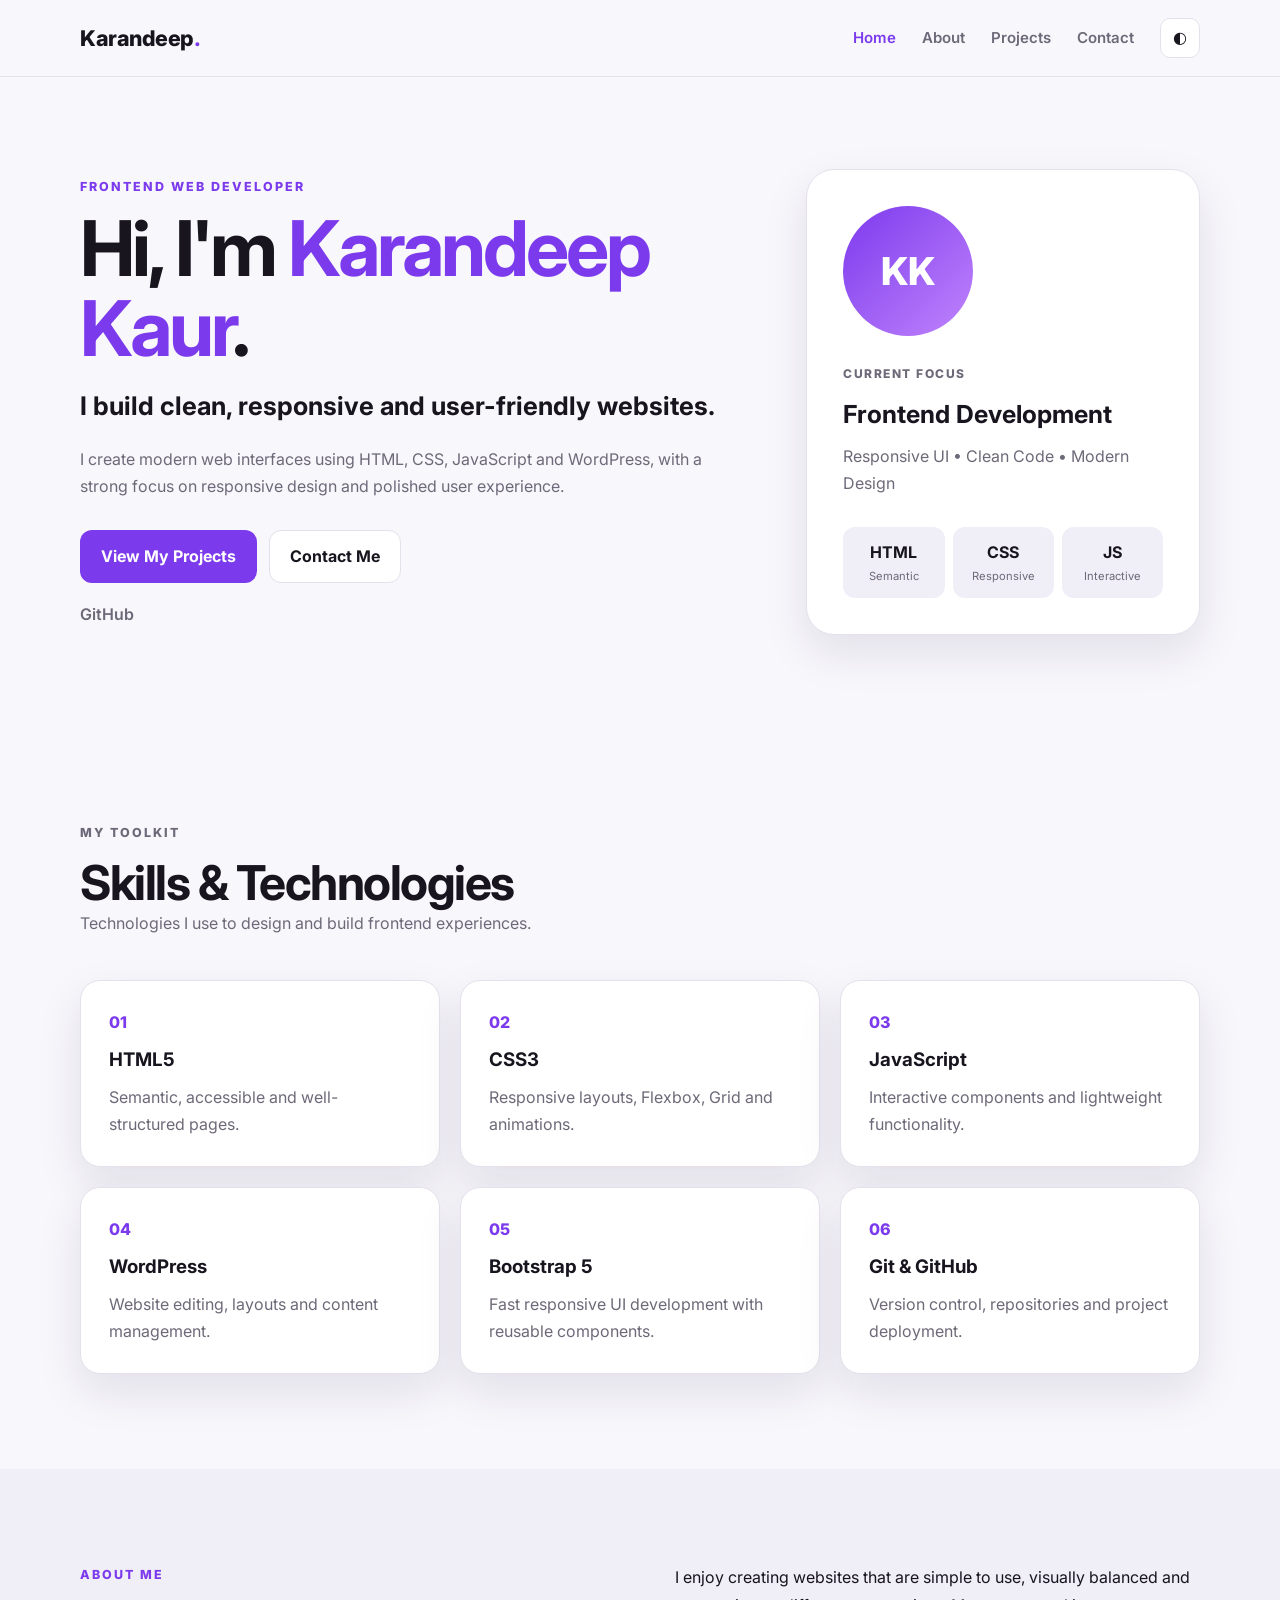
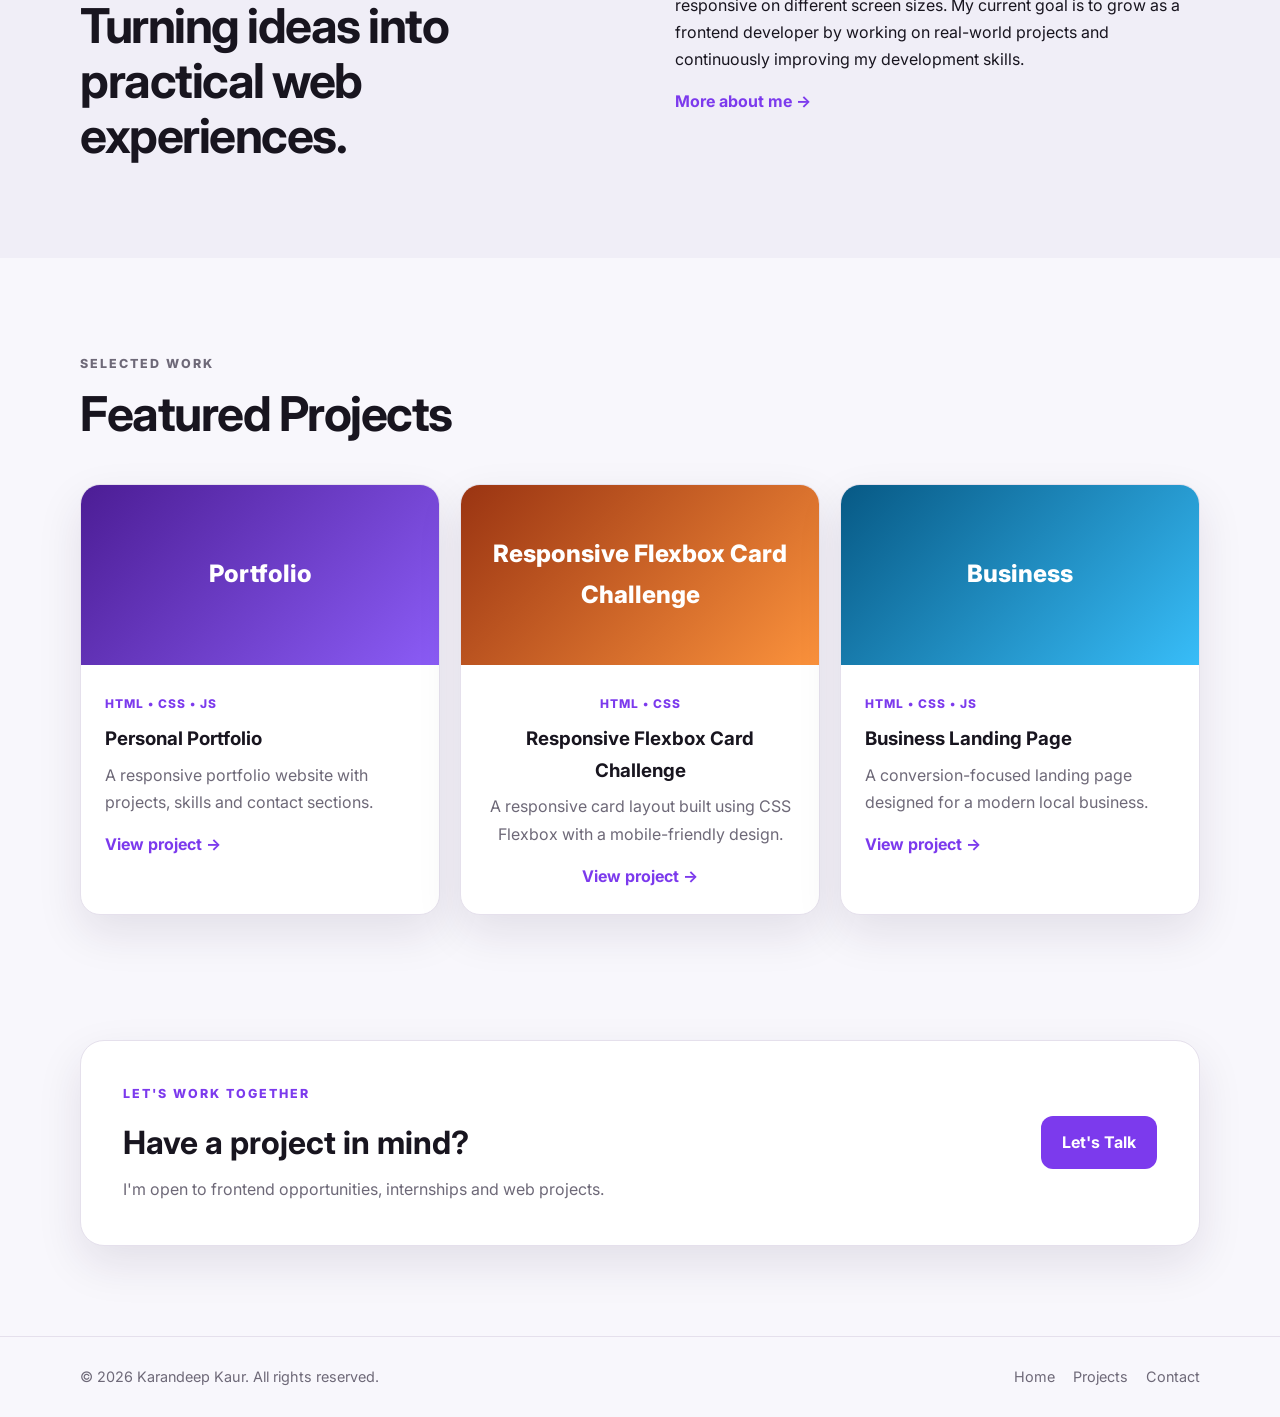
==== commit 5e4e3f73: "Update index.html" ====
--- a/index.html
+++ b/index.html
@@ -97,7 +97,7 @@
           <p class="eyebrow">SELECTED WORK</p>
           <h2>Featured Projects</h2>
         </div>
-        <div class="project-grid">
+        <div class="project-grid home-project-grid">
           <article class="project-card reveal">
             <div class="project-visual visual-one">Portfolio</div>
             <div class="project-body"><span>HTML • CSS • JS</span><h3>Personal Portfolio</h3><p>A responsive portfolio website with projects, skills and contact sections.</p><a href="projects.html">View project →</a></div>
--- a/style.css
+++ b/style.css
@@ -157,3 +157,9 @@
   .footer-inner div { flex-wrap: wrap; }
   .contact-form { padding: 22px; }
 }
+
+.home-project-grid .project-card:last-child{
+  grid-column: auto;
+  max-width: none;
+  margin: 0;
+}
